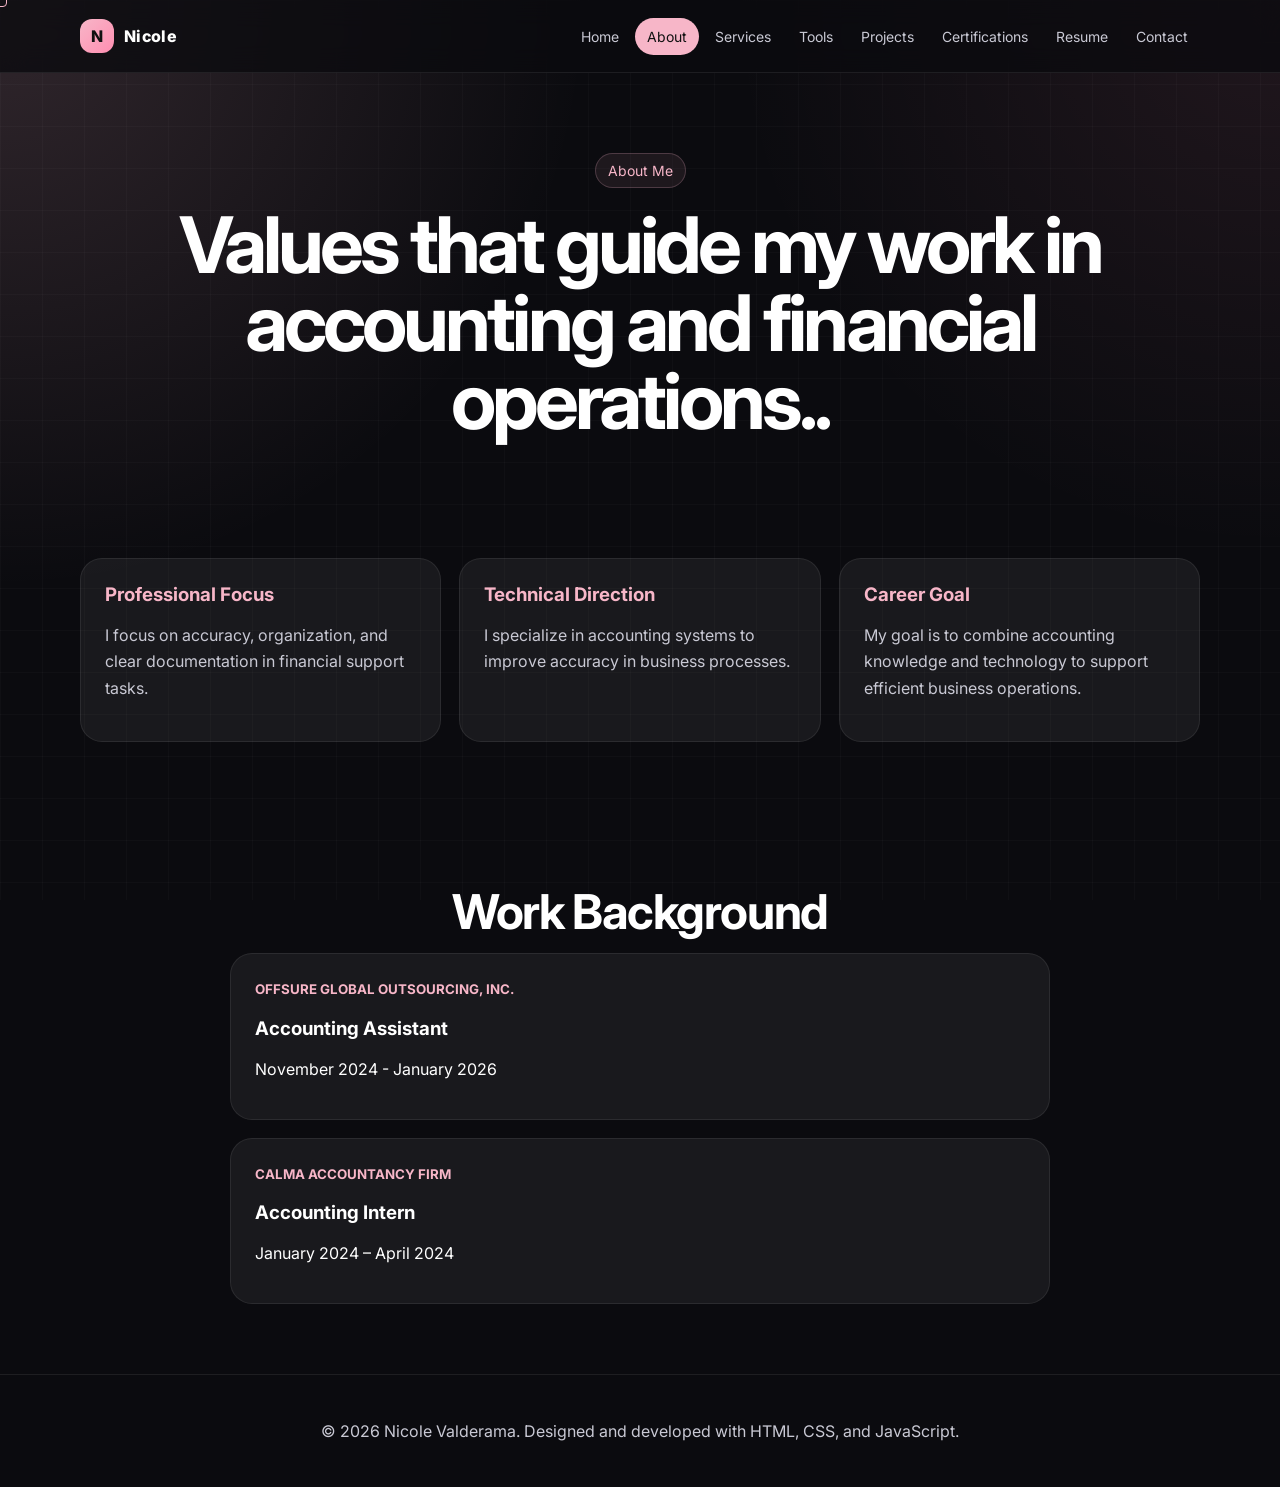
==== about.html @ aa20c3c4 "Add files via upload" ====
<!DOCTYPE html>
<html lang="en">
<head>
  <meta charset="UTF-8">
  <meta name="viewport" content="width=device-width, initial-scale=1.0">
  <meta name="description" content="Nicole Valderama portfolio: accounting support, business tools, certifications, and beginner web development projects.">
  <meta name="author" content="Nicole Valderama">
  <title>About | Nicole Portfolio</title>
  <link rel="stylesheet" href="style.css">
  <link rel="preconnect" href="https://fonts.googleapis.com">
  <link rel="preconnect" href="https://fonts.gstatic.com" crossorigin>
  <link href="https://fonts.googleapis.com/css2?family=Inter:wght@300;400;600;700;800&display=swap" rel="stylesheet">
</head>
<body>
<nav class="navbar">
  <div class="nav-inner">
    <a href="index.html" class="logo"><span class="logo-mark">N</span><span>Nicole</span></a>
    <button class="menu-btn" aria-label="Open menu">Menu</button>
    <div class="nav-links">
      <a href="index.html">Home</a>
      <a href="about.html">About</a>
      <a href="services.html">Services</a>
      <a href="tools.html">Tools</a>
      <a href="projects.html">Projects</a>
      <a href="certifications.html">Certifications</a>
      <a href="resume.html">Resume</a>
      <a href="contact.html">Contact</a>
    </div>
  </div>
</nav>
<header class="page-hero reveal">
  <div class="container">
    <span class="eyebrow">About Me</span>
    <h1>Values that guide my work in accounting and financial operations..</h1>
    </p>
  </div>
</header>

<section class="page-section reveal">
  <div class="container">
    <div class="card-grid">
      <article class="card">
        <h3>Professional Focus</h3>
        <p>I focus on accuracy, organization, and clear documentation in financial support tasks.</p>
      </article>
      <article class="card">
        <h3>Technical Direction</h3>
        <p>I specialize in accounting systems to improve accuracy in business processes.</p>
      </article>
      <article class="card">
        <h3>Career Goal</h3>
        <p>My goal is to combine accounting knowledge and technology to support efficient business operations.</p>
      </article>
    </div>
  </div>
</section>

<section class="page-section reveal">
  <div class="container">
    <h2 class="section-title">Work Background</h2>
    <div class="timeline">
      <div class="timeline-item">
        <small>OFFSURE GLOBAL OUTSOURCING, INC.</small>
        <h3>Accounting Assistant</h3>
        <p>November 2024 - January 2026</p>
      </div>
      <div class="timeline-item">
        <small>CALMA ACCOUNTANCY FIRM</small>
        <h3>Accounting Intern</h3>
        <p>January 2024 – April 2024</p>
      </div>
    </div>
  </div>
</section>
<footer>
  <p>© 2026 Nicole Valderama. Designed and developed with HTML, CSS, and JavaScript.</p>
</footer>
<script src="script.js"></script>
</body>
</html>
---- style.css ----
:root {
  --bg: #0b0b0f;
  --bg-soft: #111119;
  --card: rgba(255, 255, 255, 0.06);
  --card-hover: rgba(255, 255, 255, 0.1);
  --text: #ffffff;
  --muted: #c9c9d4;
  --accent: #f7b6c8;
  --accent-strong: #ff8eb1;
  --border: rgba(247, 182, 200, 0.22);
}

* {
  box-sizing: border-box;
}

html {
  scroll-behavior: smooth;
}

body {
  margin: 0;
  font-family: Inter, system-ui, -apple-system, BlinkMacSystemFont, "Segoe UI", sans-serif;
  background:
    radial-gradient(circle at top left, rgba(247, 182, 200, 0.16), transparent 30%),
    radial-gradient(circle at top right, rgba(255, 142, 177, 0.09), transparent 28%),
    var(--bg);
  color: var(--text);
  overflow-x: hidden;
}

body::before {
  content: "";
  position: fixed;
  inset: 0;
  background-image: linear-gradient(rgba(255,255,255,0.025) 1px, transparent 1px), linear-gradient(90deg, rgba(255,255,255,0.025) 1px, transparent 1px);
  background-size: 42px 42px;
  pointer-events: none;
  z-index: -1;
}

a {
  color: inherit;
}

img {
  max-width: 100%;
}

.container {
  width: min(1120px, calc(100% - 40px));
  margin: 0 auto;
}

.navbar {
  position: sticky;
  top: 0;
  z-index: 1000;
  backdrop-filter: blur(14px);
  background: rgba(11, 11, 15, 0.78);
  border-bottom: 1px solid rgba(255,255,255,0.08);
}

.nav-inner {
  width: min(1120px, calc(100% - 40px));
  margin: 0 auto;
  min-height: 72px;
  display: flex;
  align-items: center;
  justify-content: space-between;
  gap: 20px;
}

.logo {
  display: flex;
  align-items: center;
  gap: 10px;
  text-decoration: none;
  font-weight: 800;
  letter-spacing: 0.02em;
}

.logo-mark {
  width: 34px;
  height: 34px;
  display: grid;
  place-items: center;
  border-radius: 12px;
  background: linear-gradient(135deg, var(--accent), var(--accent-strong));
  color: #111;
}

.nav-links {
  display: flex;
  align-items: center;
  gap: 4px;
}

.nav-links a {
  padding: 10px 12px;
  border-radius: 999px;
  text-decoration: none;
  color: var(--muted);
  font-size: 14px;
  transition: 0.2s ease;
}

.nav-links a:hover,
.nav-links a.active {
  color: #111;
  background: var(--accent);
}

.menu-btn {
  display: none;
  background: transparent;
  border: 1px solid var(--border);
  color: var(--text);
  border-radius: 12px;
  padding: 9px 12px;
  cursor: pointer;
}

.hero {
  min-height: calc(100vh - 72px);
  display: grid;
  align-items: center;
  padding: 70px 0;
}

.hero-grid {
  display: grid;
  grid-template-columns: 1.15fr 0.85fr;
  align-items: center;
  gap: 48px;
}

.eyebrow {
  display: inline-flex;
  align-items: center;
  gap: 8px;
  margin-bottom: 18px;
  color: var(--accent);
  background: rgba(247, 182, 200, 0.08);
  border: 1px solid var(--border);
  padding: 8px 12px;
  border-radius: 999px;
  font-size: 14px;
}

.hero h1,
.page-hero h1 {
  margin: 0 0 16px;
  font-size: clamp(42px, 7vw, 78px);
  line-height: 1;
  letter-spacing: -0.05em;
}

.gradient-text {
  color: var(--accent);
}

.hero p,
.page-hero p,
.section-intro {
  color: var(--muted);
  font-size: 18px;
  line-height: 1.7;
}

.hero-actions,
.page-actions {
  display: flex;
  flex-wrap: wrap;
  gap: 12px;
  margin-top: 30px;
}

.btn,
.btn-outline {
  display: inline-flex;
  align-items: center;
  justify-content: center;
  min-height: 44px;
  padding: 0 18px;
  border-radius: 999px;
  text-decoration: none;
  font-weight: 700;
  border: 1px solid transparent;
  cursor: pointer;
  transition: 0.2s ease;
}

.btn {
  background: var(--accent);
  color: #111;
}

.btn-outline {
  background: rgba(255,255,255,0.03);
  color: var(--accent);
  border-color: var(--border);
}

.btn:hover,
.btn-outline:hover {
  transform: translateY(-2px);
  box-shadow: 0 16px 36px rgba(247, 182, 200, 0.18);
}

.profile-card {
  background: linear-gradient(180deg, rgba(255,255,255,0.08), rgba(255,255,255,0.03));
  border: 1px solid rgba(255,255,255,0.1);
  border-radius: 32px;
  padding: 24px;
  box-shadow: 0 24px 80px rgba(0,0,0,0.35);
}

.profile-photo {
  width: 100%;
  aspect-ratio: 1;
  object-fit: cover;
  border-radius: 28px;
  border: 3px solid var(--accent);
}

.profile-card h2 {
  margin-bottom: 8px;
}

.profile-card p {
  color: var(--muted);
  line-height: 1.6;
}

.stats {
  display: grid;
  grid-template-columns: repeat(3, 1fr);
  gap: 12px;
  margin-top: 20px;
}

.stat {
  background: rgba(255,255,255,0.05);
  border: 1px solid rgba(255,255,255,0.08);
  border-radius: 18px;
  padding: 14px;
  text-align: center;
}

.stat strong {
  display: block;
  color: var(--accent);
  font-size: 22px;
}

.stat span {
  color: var(--muted);
  font-size: 12px;
}

.page-hero {
  padding: 80px 0 30px;
  text-align: center;
}

section,
.page-section {
  padding: 70px 0;
}

.section-title {
  margin: 0 0 12px;
  font-size: clamp(30px, 4vw, 48px);
  letter-spacing: -0.03em;
  text-align: center;
}

.section-intro {
  max-width: 760px;
  margin: 0 auto 34px;
  text-align: center;
}

.grid,
.card-grid {
  display: grid;
  grid-template-columns: repeat(3, 1fr);
  gap: 18px;
}

.card {
  background: var(--card);
  border: 1px solid rgba(255,255,255,0.08);
  border-radius: 22px;
  padding: 24px;
  transition: 0.2s ease;
}

.card:hover {
  transform: translateY(-6px);
  background: var(--card-hover);
  border-color: var(--border);
}

.card h3 {
  margin: 0 0 10px;
  color: var(--accent);
}

.card p,
.card li {
  color: var(--muted);
  line-height: 1.65;
}

.card ul {
  padding-left: 18px;
  margin-bottom: 0;
}

.icon {
  width: 48px;
  height: 48px;
  display: grid;
  place-items: center;
  border-radius: 16px;
  background: rgba(247, 182, 200, 0.1);
  border: 1px solid var(--border);
  margin-bottom: 16px;
  font-size: 22px;
}

.tool-grid {
  display: grid;
  grid-template-columns: repeat(4, 1fr);
  gap: 18px;
}

.tool-card {
  text-align: center;
  background: var(--card);
  border: 1px solid rgba(255,255,255,0.08);
  border-radius: 22px;
  padding: 24px 16px;
}

.tool-card img {
  width: 54px;
  height: 54px;
  object-fit: contain;
  margin-bottom: 12px;
}

.timeline {
  max-width: 820px;
  margin: 0 auto;
  display: grid;
  gap: 18px;
}

.timeline-item {
  background: var(--card);
  border: 1px solid rgba(255,255,255,0.08);
  border-radius: 22px;
  padding: 24px;
}

.timeline-item small {
  color: var(--accent);
  font-weight: 700;
}

.resume-viewer {
  height: 760px;
  background: var(--bg-soft);
  border: 1px solid rgba(255,255,255,0.08);
  border-radius: 22px;
  overflow: hidden;
}

.resume-viewer iframe {
  width: 100%;
  height: 100%;
  border: 0;
}

.contact-panel {
  max-width: 760px;
  margin: 0 auto;
  background: linear-gradient(180deg, rgba(255,255,255,0.08), rgba(255,255,255,0.03));
  border: 1px solid rgba(255,255,255,0.1);
  border-radius: 28px;
  padding: 32px;
  text-align: center;
}

.contact-links {
  display: flex;
  flex-wrap: wrap;
  justify-content: center;
  gap: 12px;
  margin-top: 20px;
}

footer {
  padding: 30px 20px;
  color: var(--muted);
  text-align: center;
  border-top: 1px solid rgba(255,255,255,0.08);
}

.reveal {
  opacity: 0;
  transform: translateY(24px);
  transition: 0.7s ease;
}

.reveal.show {
  opacity: 1;
  transform: translateY(0);
}

.cursor {
  width: 14px;
  height: 14px;
  border: 1px solid var(--accent);
  position: fixed;
  border-radius: 4px;
  pointer-events: none;
  transform: translate(-50%, -50%);
  z-index: 99999;
}

@media (min-width: 900px) {
  body.has-custom-cursor,
  body.has-custom-cursor a,
  body.has-custom-cursor button {
    cursor: none;
  }
}

@media (max-width: 900px) {
  .menu-btn {
    display: inline-flex;
  }

  .nav-inner {
    position: relative;
  }

  .nav-links {
    display: none;
    position: absolute;
    top: 72px;
    left: 0;
    right: 0;
    flex-direction: column;
    align-items: stretch;
    gap: 8px;
    padding: 16px;
    background: rgba(11, 11, 15, 0.96);
    border: 1px solid rgba(255,255,255,0.08);
    border-radius: 0 0 18px 18px;
  }

  .nav-links.open {
    display: flex;
  }

  .nav-links a {
    text-align: center;
  }

  .hero-grid,
  .grid,
  .card-grid,
  .tool-grid {
    grid-template-columns: 1fr;
  }

  .hero {
    min-height: auto;
  }
}

@media (max-width: 560px) {
  .container,
  .nav-inner {
    width: min(100% - 28px, 1120px);
  }

  .hero,
  .page-hero,
  section,
  .page-section {
    padding: 46px 0;
  }

  .stats {
    grid-template-columns: 1fr;
  }

  .hero-actions,
  .page-actions,
  .contact-links {
    flex-direction: column;
  }

  .btn,
  .btn-outline {
    width: 100%;
  }

  .resume-viewer {
    height: 560px;
  }
}

/* =========================
   CONTACT PAGE ONLY
========================= */

.ig-contact-page {
  min-height: calc(100vh - 72px);
}

.ig-contact-hero {
  position: relative;
  overflow: hidden;
  padding: 86px 0 78px;
}

.ig-contact-hero::before,
.ig-contact-hero::after {
  content: "";
  position: absolute;
  border-radius: 999px;
  pointer-events: none;
  filter: blur(8px);
}

.ig-contact-hero::before {
  width: 360px;
  height: 360px;
  right: 8%;
  top: 70px;
  background: radial-gradient(circle, rgba(255, 142, 177, 0.18), transparent 68%);
}

.ig-contact-hero::after {
  width: 280px;
  height: 280px;
  left: 6%;
  bottom: 40px;
  background: radial-gradient(circle, rgba(247, 182, 200, 0.13), transparent 68%);
}

.ig-contact-grid {
  position: relative;
  z-index: 1;
  display: grid;
  grid-template-columns: minmax(280px, 0.9fr) minmax(320px, 1.25fr);
  align-items: start;
  gap: clamp(30px, 6vw, 78px);
}

.ig-contact-copy {
  max-width: 520px;
  padding-top: 24px;
}

.ig-contact-copy h1 {
  margin: 0 0 18px;
  font-size: clamp(42px, 6vw, 70px);
  line-height: 1.02;
  letter-spacing: -0.055em;
}

.ig-contact-copy p {
  max-width: 440px;
  margin: 0 0 28px;
  color: var(--muted);
  line-height: 1.7;
}

.ig-contact-info-card {
  display: flex;
  align-items: center;
  gap: 13px;
  max-width: 440px;
  margin-top: 14px;
  padding: 16px 18px;
  border: 1px solid rgba(255,255,255,0.09);
  border-radius: 20px;
  background:
    linear-gradient(135deg, rgba(255,255,255,0.075), rgba(255,255,255,0.025)),
    rgba(255,255,255,0.03);
  box-shadow: 0 20px 60px rgba(0,0,0,0.18);
  backdrop-filter: blur(16px);
  transition: transform 0.25s ease, border-color 0.25s ease, background 0.25s ease;
}

.ig-contact-info-card:hover {
  transform: translateY(-4px);
  border-color: rgba(247, 182, 200, 0.28);
  background:
    linear-gradient(135deg, rgba(247, 182, 200, 0.12), rgba(255,255,255,0.035)),
    rgba(255,255,255,0.04);
}

.ig-contact-info-icon {
  width: 34px;
  height: 34px;
  display: grid;
  place-items: center;
  flex: 0 0 auto;
  border-radius: 12px;
  background: rgba(247, 182, 200, 0.12);
  box-shadow: inset 0 0 0 1px rgba(247, 182, 200, 0.16);
}

.ig-contact-info-card strong,
.ig-contact-info-card small {
  display: block;
}

.ig-contact-info-card small {
  margin-top: 4px;
  color: var(--muted);
  font-size: 13px;
}

.ig-contact-stack {
  display: grid;
  gap: 18px;
}

.ig-contact-profile-card,
.ig-contact-feed-card,
.ig-contact-book-card,
.ig-contact-form {
  border: 1px solid rgba(255,255,255,0.1);
  background:
    linear-gradient(180deg, rgba(255,255,255,0.085), rgba(255,255,255,0.035)),
    rgba(17, 17, 25, 0.72);
  border-radius: 30px;
  box-shadow:
    0 30px 90px rgba(0,0,0,0.3),
    0 0 50px rgba(247, 182, 200, 0.055);
  backdrop-filter: blur(18px);
}

.ig-contact-profile-card {
  position: relative;
  overflow: hidden;
  padding: 26px;
}

.ig-contact-profile-card::before {
  content: "";
  position: absolute;
  inset: 0;
  background:
    radial-gradient(circle at top right, rgba(255, 142, 177, 0.18), transparent 36%),
    radial-gradient(circle at bottom left, rgba(247, 182, 200, 0.09), transparent 38%);
  pointer-events: none;
}

.ig-contact-profile-top,
.ig-contact-bio,
.ig-profile-stats,
.ig-contact-action-row,
.ig-profile-mini-links {
  position: relative;
  z-index: 1;
}

.ig-contact-profile-top {
  display: flex;
  align-items: center;
  gap: 18px;
  margin-bottom: 18px;
}

.ig-story-ring {
  position: relative;
  width: 96px;
  height: 96px;
  flex: 0 0 auto;
  display: grid;
  place-items: center;
  border-radius: 30px;
}

.ig-story-ring::before {
  content: "";
  position: absolute;
  inset: 0;
  border-radius: 31px;
  background: conic-gradient(
    from 0deg,
    #feda75,
    #fa7e1e,
    #d62976,
    #962fbf,
    #4f5bd5,
    #feda75
  );
  animation: igStorySpin 5s linear infinite;
  box-shadow: 0 0 32px rgba(255, 142, 177, 0.3);
}

.ig-story-ring::after {
  content: "";
  position: absolute;
  inset: 5px;
  border-radius: 26px;
  background: rgba(17, 17, 25, 0.95);
}

.ig-contact-avatar {
  position: relative;
  z-index: 1;
  width: 86px;
  height: 86px;
  padding: 4px;
  border-radius: 26px;
  background: rgba(11, 11, 15, 0.95);
}

.ig-contact-avatar img {
  width: 100%;
  height: 100%;
  display: block;
  object-fit: cover;
  border-radius: 22px;
}

.ig-contact-identity {
  min-width: 0;
}

.ig-contact-handle {
  margin: 0 0 5px;
  color: var(--accent);
  font-size: 13px;
  font-weight: 800;
  letter-spacing: 0.03em;
}

.ig-contact-identity h2,
.ig-feed-header h2,
.ig-contact-book-card h2,
.ig-form-header h2 {
  margin: 0;
  font-size: 22px;
  letter-spacing: -0.025em;
}

.ig-contact-identity > p:last-child,
.ig-feed-header p,
.ig-contact-book-card p,
.ig-form-header p {
  margin: 6px 0 0;
  color: var(--muted);
  line-height: 1.55;
}

.ig-contact-bio {
  margin: 0 0 20px;
  color: var(--muted);
  line-height: 1.7;
}

.ig-profile-stats {
  display: grid;
  grid-template-columns: repeat(3, 1fr);
  gap: 11px;
  margin-bottom: 18px;
}

.ig-profile-stats div {
  padding: 13px 10px;
  text-align: center;
  border-radius: 18px;
  background: rgba(255,255,255,0.055);
  border: 1px solid rgba(255,255,255,0.08);
}

.ig-profile-stats strong {
  display: block;
  color: var(--accent);
  font-size: 20px;
}

.ig-profile-stats span {
  display: block;
  margin-top: 3px;
  color: var(--muted);
  font-size: 12px;
}

.ig-contact-action-row {
  display: grid;
  grid-template-columns: 1fr 1fr 1fr;
  gap: 10px;
}

.ig-action-btn,
.ig-contact-pills a,
.ig-contact-form button,
.ig-copy-email-btn {
  min-height: 42px;
  display: inline-flex;
  align-items: center;
  justify-content: center;
  gap: 7px;
  border: 0;
  border-radius: 14px;
  background: rgba(255,255,255,0.09);
  color: var(--text);
  font: inherit;
  font-size: 14px;
  font-weight: 800;
  text-decoration: none;
  cursor: pointer;
  transition:
    transform 0.22s ease,
    background 0.22s ease,
    color 0.22s ease,
    box-shadow 0.22s ease;
}

.ig-action-btn:hover,
.ig-contact-pills a:hover,
.ig-contact-form button:hover,
.ig-copy-email-btn:hover {
  transform: translateY(-2px);
  background: rgba(247, 182, 200, 0.2);
  box-shadow: 0 12px 30px rgba(247, 182, 200, 0.12);
}

.ig-follow-btn {
  background: linear-gradient(135deg, var(--accent), var(--accent-strong));
  color: #111;
}

.ig-follow-btn.is-following {
  background: rgba(255,255,255,0.11);
  color: var(--text);
}

.ig-like-btn.is-liked {
  color: #ff8eb1;
  background: rgba(255, 142, 177, 0.16);
}

.ig-like-btn.is-liked .ig-like-icon {
  animation: igHeartPop 0.28s ease;
}

.ig-profile-mini-links {
  margin-top: 14px;
  text-align: center;
}

.ig-profile-mini-links a {
  color: var(--accent);
  font-size: 13px;
  font-weight: 800;
  text-decoration: none;
}

.ig-profile-mini-links a:hover {
  text-decoration: underline;
}

.ig-contact-feed-card,
.ig-contact-book-card,
.ig-contact-form {
  padding: 22px;
}

.ig-feed-header {
  display: flex;
  align-items: center;
  gap: 13px;
  margin-bottom: 16px;
}

.ig-feed-dot {
  width: 38px;
  height: 38px;
  flex: 0 0 auto;
  border-radius: 15px;
  background: linear-gradient(135deg, #feda75, #d62976, #962fbf);
  box-shadow: 0 0 24px rgba(255, 142, 177, 0.22);
}

.ig-contact-socials {
  display: grid;
  gap: 11px;
}

.ig-contact-social-link {
  display: grid;
  grid-template-columns: 38px 1fr auto;
  align-items: center;
  gap: 12px;
  min-height: 62px;
  padding: 13px 15px;
  border: 1px solid rgba(255,255,255,0.08);
  border-radius: 18px;
  background:
    linear-gradient(135deg, rgba(255,255,255,0.07), rgba(255,255,255,0.025)),
    rgba(255,255,255,0.035);
  color: var(--text);
  text-decoration: none;
  transition:
    transform 0.24s ease,
    border-color 0.24s ease,
    background 0.24s ease,
    box-shadow 0.24s ease;
}

.ig-contact-social-link:hover {
  transform: translateY(-3px) scale(1.01);
  border-color: rgba(247, 182, 200, 0.28);
  background:
    linear-gradient(135deg, rgba(247, 182, 200, 0.14), rgba(255,255,255,0.04)),
    rgba(255,255,255,0.045);
  box-shadow: 0 18px 42px rgba(0,0,0,0.18);
}

.ig-contact-social-icon {
  width: 36px;
  height: 36px;
  display: grid;
  place-items: center;
  border-radius: 14px;
  background: linear-gradient(135deg, var(--accent), var(--accent-strong));
  color: #111;
  font-size: 13px;
  font-weight: 900;
}

.ig-contact-social-text {
  min-width: 0;
}

.ig-contact-social-text strong,
.ig-contact-social-text small {
  display: block;
}

.ig-contact-social-text strong {
  font-size: 15px;
}

.ig-contact-social-text small {
  margin-top: 3px;
  color: var(--muted);
  font-size: 13px;
  overflow-wrap: anywhere;
}

.ig-contact-social-arrow {
  color: var(--accent);
  font-weight: 900;
  transition: transform 0.24s ease;
}

.ig-contact-social-link:hover .ig-contact-social-arrow {
  transform: translate(2px, -2px);
}

.ig-book-header {
  display: flex;
  align-items: flex-start;
  justify-content: space-between;
  gap: 14px;
}

.ig-contact-pills {
  display: flex;
  flex-wrap: wrap;
  gap: 10px;
  margin-top: 18px;
}

.ig-contact-pills a {
  min-height: 38px;
  padding: 0 16px;
}

.ig-copy-row {
  display: flex;
  align-items: center;
  gap: 12px;
  margin-top: 14px;
}

.ig-copy-email-btn {
  padding: 0 16px;
  background: linear-gradient(135deg, var(--accent), var(--accent-strong));
  color: #111;
}

.ig-copy-toast {
  color: var(--accent);
  font-size: 13px;
  font-weight: 800;
  opacity: 0;
  transform: translateY(5px);
  transition: opacity 0.2s ease, transform 0.2s ease;
}

.ig-copy-toast.is-visible {
  opacity: 1;
  transform: translateY(0);
}

.ig-contact-form {
  display: grid;
  gap: 12px;
}

.ig-form-header {
  margin-bottom: 2px;
}

.ig-contact-form label {
  display: grid;
  gap: 6px;
}

.ig-contact-form label span {
  color: var(--muted);
  font-size: 13px;
  font-weight: 700;
}

.ig-contact-form input,
.ig-contact-form textarea {
  width: 100%;
  border: 1px solid rgba(255,255,255,0.08);
  border-radius: 16px;
  background: rgba(0,0,0,0.22);
  color: var(--text);
  font: inherit;
  outline: none;
  padding: 14px 16px;
  transition:
    border-color 0.22s ease,
    background 0.22s ease,
    box-shadow 0.22s ease;
}

.ig-contact-form textarea {
  resize: vertical;
}

.ig-contact-form input:focus,
.ig-contact-form textarea:focus {
  border-color: rgba(247, 182, 200, 0.42);
  background: rgba(0,0,0,0.34);
  box-shadow: 0 0 0 4px rgba(247, 182, 200, 0.08);
}

.ig-contact-form button {
  width: 100%;
  margin-top: 4px;
  background: var(--accent);
  color: #111;
}

@keyframes igStorySpin {
  to {
    transform: rotate(360deg);
  }
}

@keyframes igHeartPop {
  50% {
    transform: scale(1.28);
  }
}

@media (max-width: 900px) {
  .ig-contact-grid {
    grid-template-columns: 1fr;
  }

  .ig-contact-copy {
    max-width: none;
    text-align: center;
  }

  .ig-contact-copy p,
  .ig-contact-info-card {
    margin-left: auto;
    margin-right: auto;
  }
}

@media (max-width: 560px) {
  .ig-contact-hero {
    padding: 48px 0;
  }

  .ig-contact-profile-card,
  .ig-contact-feed-card,
  .ig-contact-book-card,
  .ig-contact-form {
    border-radius: 24px;
    padding: 18px;
  }

  .ig-contact-profile-top {
    align-items: flex-start;
  }

  .ig-story-ring {
    width: 82px;
    height: 82px;
    border-radius: 26px;
  }

  .ig-story-ring::before {
    border-radius: 27px;
  }

  .ig-story-ring::after {
    border-radius: 22px;
  }

  .ig-contact-avatar {
    width: 72px;
    height: 72px;
    border-radius: 22px;
  }

  .ig-contact-avatar img {
    border-radius: 18px;
  }

  .ig-contact-action-row,
  .ig-profile-stats {
    grid-template-columns: 1fr;
  }

  .ig-contact-social-link {
    grid-template-columns: 36px 1fr;
  }

  .ig-contact-social-arrow {
    display: none;
  }

  .ig-copy-row {
    align-items: flex-start;
    flex-direction: column;
  }

  .ig-copy-email-btn {
    width: 100%;
  }
}

@media (prefers-reduced-motion: reduce) {
  .ig-story-ring::before {
    animation: none;
  }

  .ig-like-btn.is-liked .ig-like-icon {
    animation: none;
  }
}
/* =========================
   INSTAGRAM POSTS UPGRADE
========================= */
.ig-post-header {
  display: flex;
  align-items: center;
  gap: 12px;
}
.ig-story-ring.small {
  width: 48px;
  height: 48px;
  flex-shrink: 0;
}

.ig-contact-avatar.small {
  width: 44px;
  height: 44px;
  overflow: hidden;
  border-radius: 50%;
}

.ig-contact-avatar.small img {
  width: 100%;
  height: 100%;
  object-fit: cover;
}
.ig-post-actions {
  display: flex;
  gap: 14px;
  margin-top: 10px;
  font-size: 18px;
}

.ig-act {
  background: none;
  border: none;
  cursor: pointer;
  opacity: 0.85;
  transition: 0.2s ease;
}

.ig-act:hover {
  transform: scale(1.2);
  opacity: 1;
}
.ig-post-media-grid {
  display: grid;
  grid-template-columns: 1fr 1fr;
  gap: 10px;
  margin: 12px 0;
}

.ig-media-item {
  padding: 14px;
  border-radius: 14px;
  background: rgba(255,255,255,0.05);
  border: 1px solid rgba(255,255,255,0.08);
  transition: 0.2s ease;
}

.ig-media-item:hover {
  transform: scale(1.03);
  border-color: rgba(247,182,200,0.3);
}

.ig-media-item h3 {
  margin: 0;
  font-size: 14px;
  color: var(--accent);
}

.ig-media-item p {
  margin: 6px 0 0;
  font-size: 12px;
  color: var(--muted);
}
/* =========================
   INSTAGRAM CAROUSEL UPGRADE
========================= */

.ig-carousel {
  position: relative;
  overflow: hidden;
}

/* progress bar */
.ig-progress-bar {
  height: 3px;
  background: rgba(255,255,255,0.1);
  border-radius: 10px;
  overflow: hidden;
  margin-bottom: 12px;
}

.ig-progress {
  height: 100%;
  width: 0%;
  background: linear-gradient(90deg, #f7b6c8, #ff8eb1);
  transition: width 0.3s ease;
}

/* header fix */
.ig-post-header.clean {
  display: flex;
  align-items: center;
  gap: 12px;
}

.ig-contact-avatar.small {
  width: 42px;
  height: 42px;
}

.ig-contact-avatar.small img {
  width: 100%;
  height: 100%;
  border-radius: 50%;
}

/* carousel */
.ig-carousel-track {
  display: flex;
  gap: 12px;
  overflow-x: auto;
  scroll-snap-type: x mandatory;
  padding: 10px 0;
}

.ig-slide {
  min-width: 70%;
  scroll-snap-align: center;
  padding: 16px;
  border-radius: 16px;
  background: rgba(255,255,255,0.05);
  border: 1px solid rgba(255,255,255,0.08);
  text-decoration: none;
  color: white;
  transition: 0.2s;
}

.ig-slide:hover {
  transform: scale(1.03);
}

/* actions */
.ig-actions {
  display: flex;
  gap: 12px;
  margin-top: 10px;
}

.ig-icon {
  background: none;
  border: none;
  font-size: 20px;
  cursor: pointer;
  transition: 0.2s;
}

.ig-icon.active {
  color: #ff8eb1;
  transform: scale(1.2);
}

/* likes text */
.ig-likes-text {
  font-size: 13px;
  margin-top: 6px;
  color: var(--muted);
}
/* =========================
   CONTACT IG FIX PATCH (SAFE ADD-ON)
   (ADD THIS AT VERY BOTTOM ONLY)
========================= */

/* Fix avatar overlap & alignment */
.ig-post-header {
  display: flex;
  align-items: center;
  gap: 12px;
}

/* Clean avatar sizing */
.ig-contact-avatar.small {
  width: 42px;
  height: 42px;
  overflow: hidden;
  border-radius: 50%;
  flex-shrink: 0;
}

.ig-contact-avatar.small img {
  width: 100%;
  height: 100%;
  object-fit: cover;
}

/* Instagram action buttons polish */
.ig-actions {
  display: flex;
  gap: 14px;
  margin-top: 10px;
}

.ig-icon {
  background: none;
  border: none;
  font-size: 20px;
  cursor: pointer;
  transition: 0.2s ease;
}

.ig-icon.active {
  color: var(--accent-strong);
  transform: scale(1.2);
}

/* carousel slide fix (prevents weird layout issues) */
.ig-slide {
  display: block;
}

/* comment box clean UI */
.ig-comments {
  display: flex;
  gap: 8px;
  margin-top: 12px;
}

.ig-comments input {
  flex: 1;
  padding: 10px;
  border-radius: 12px;
  border: 1px solid rgba(255,255,255,0.12);
  background: rgba(0,0,0,0.25);
  color: var(--text);
}

.ig-comments button {
  padding: 10px 14px;
  border-radius: 12px;
  border: none;
  background: var(--accent);
  color: #111;
  cursor: pointer;
}
/* =========================
   CONTACT PAGE FAKE IG POST ONLY
========================= */

.ig-contact-page .ig-carousel-container {
  position: relative;
  overflow: hidden;
}

.ig-contact-page .ig-post-header.clean {
  display: flex;
  align-items: center;
  gap: 12px;
  margin-bottom: 16px;
}

.ig-contact-page .ig-post-header.clean strong,
.ig-contact-page .ig-post-header.clean small {
  display: block;
}

.ig-contact-page .ig-post-header.clean small {
  margin-top: 3px;
  color: var(--muted);
  font-size: 12px;
}

.ig-contact-page .ig-contact-avatar.small {
  width: 42px;
  height: 42px;
  padding: 3px;
  border-radius: 15px;
}

.ig-contact-page .ig-contact-avatar.small img {
  border-radius: 12px;
}

.ig-contact-page .ig-carousel-track {
  position: relative;
  min-height: 310px;
  overflow: hidden;
  border-radius: 24px;
  border: 1px solid rgba(255,255,255,0.08);
  background:
    radial-gradient(circle at top left, rgba(247, 182, 200, 0.16), transparent 40%),
    linear-gradient(145deg, rgba(255,255,255,0.08), rgba(255,255,255,0.025));
}

.ig-contact-page .ig-slide {
  display: none;
  min-height: 310px;
  padding: 22px;
}

.ig-contact-page .ig-slide.active {
  display: grid;
  animation: igCarouselFade 0.28s ease;
}

.ig-contact-page .ig-social-card {
  display: grid;
  place-items: center;
  align-content: center;
  gap: 16px;
  min-height: 266px;
  padding: 26px;
  text-align: center;
  color: var(--text);
  text-decoration: none;
  border-radius: 22px;
  border: 1px solid rgba(255,255,255,0.09);
  background:
    linear-gradient(180deg, rgba(255,255,255,0.11), rgba(255,255,255,0.04)),
    rgba(255,255,255,0.035);
  transition:
    transform 0.24s ease,
    border-color 0.24s ease,
    background 0.24s ease,
    box-shadow 0.24s ease;
}

.ig-contact-page .ig-social-card:hover {
  transform: translateY(-4px);
  border-color: rgba(247, 182, 200, 0.34);
  background:
    linear-gradient(180deg, rgba(247, 182, 200, 0.15), rgba(255,255,255,0.045)),
    rgba(255,255,255,0.04);
  box-shadow: 0 18px 44px rgba(0,0,0,0.2);
}

.ig-contact-page .ig-social-card-icon {
  width: 74px;
  height: 74px;
  object-fit: contain;
  display: block;
}

.ig-contact-page .ig-social-card-text strong,
.ig-contact-page .ig-social-card-text small {
  display: block;
}

.ig-contact-page .ig-social-card-text strong {
  font-size: 24px;
  letter-spacing: -0.03em;
}

.ig-contact-page .ig-social-card-text small {
  margin-top: 6px;
  color: var(--muted);
  font-size: 14px;
}

.ig-contact-page .ig-social-card-cta {
  min-height: 38px;
  display: inline-flex;
  align-items: center;
  justify-content: center;
  padding: 0 16px;
  border-radius: 999px;
  background: rgba(247, 182, 200, 0.16);
  color: var(--accent);
  font-size: 13px;
  font-weight: 800;
}

.ig-contact-page .ig-carousel-btn {
  position: absolute;
  top: 50%;
  z-index: 2;
  width: 38px;
  height: 38px;
  display: grid;
  place-items: center;
  border: 0;
  border-radius: 50%;
  background: rgba(17, 17, 25, 0.78);
  color: var(--text);
  font-size: 28px;
  line-height: 1;
  cursor: pointer;
  transform: translateY(-50%);
  transition: background 0.22s ease, transform 0.22s ease;
}

.ig-contact-page .ig-carousel-btn:hover {
  background: rgba(247, 182, 200, 0.28);
  transform: translateY(-50%) scale(1.05);
}

.ig-contact-page .ig-carousel-prev {
  left: 14px;
}

.ig-contact-page .ig-carousel-next {
  right: 14px;
}

.ig-contact-page .ig-carousel-indicators {
  display: flex;
  justify-content: center;
  gap: 7px;
  margin: 13px 0 12px;
}

.ig-contact-page .ig-carousel-indicators button {
  width: 7px;
  height: 7px;
  padding: 0;
  border: 0;
  border-radius: 999px;
  background: rgba(255,255,255,0.28);
  cursor: pointer;
  transition: width 0.22s ease, background 0.22s ease;
}

.ig-contact-page .ig-carousel-indicators button.active {
  width: 20px;
  background: var(--accent);
}

.ig-contact-page .ig-actions {
  display: flex;
  align-items: center;
  gap: 12px;
  padding: 4px 0 8px;
}

.ig-contact-page .ig-icon {
  border: 0;
  background: transparent;
  color: var(--text);
  font: inherit;
  font-size: 23px;
  line-height: 1;
  cursor: pointer;
  transition: color 0.2s ease, transform 0.2s ease;
}

.ig-contact-page .ig-icon:hover {
  color: var(--accent);
  transform: translateY(-1px);
}

.ig-contact-page .ig-icon.active {
  color: #ff8eb1;
  animation: igHeartPop 0.28s ease;
}

.ig-contact-page .ig-likes-text {
  margin-bottom: 10px;
  font-size: 13px;
  font-weight: 800;
}

.ig-contact-page .ig-comment-list {
  display: grid;
  gap: 8px;
  margin: 8px 0 12px;
}

.ig-contact-page .ig-comment {
  margin: 0;
  color: var(--text);
  font-size: 13px;
  line-height: 1.5;
  overflow-wrap: anywhere;
}

.ig-contact-page .ig-comment strong {
  color: var(--accent);
}

.ig-contact-page .ig-comments {
  display: flex;
  align-items: center;
  gap: 10px;
  padding-top: 13px;
  border-top: 1px solid rgba(255,255,255,0.08);
}

.ig-contact-page .ig-comments input {
  flex: 1;
  min-width: 0;
  border: 0;
  outline: 0;
  background: transparent;
  color: var(--text);
  font: inherit;
  font-size: 14px;
}

.ig-contact-page .ig-comments input::placeholder {
  color: var(--muted);
}

.ig-contact-page .ig-comments button {
  border: 0;
  background: transparent;
  color: var(--accent);
  font: inherit;
  font-size: 14px;
  font-weight: 800;
  cursor: pointer;
}

.ig-contact-page .ig-comments button:hover {
  text-decoration: underline;
}

@keyframes igCarouselFade {
  from {
    opacity: 0;
    transform: translateX(10px);
  }

  to {
    opacity: 1;
    transform: translateX(0);
  }
}

@media (max-width: 560px) {
  .ig-contact-page .ig-carousel-track,
  .ig-contact-page .ig-slide {
    min-height: 280px;
  }

  .ig-contact-page .ig-social-card {
    min-height: 236px;
    padding: 22px 18px;
  }

  .ig-contact-page .ig-social-card-icon {
    width: 62px;
    height: 62px;
  }
}
.btn {
  pointer-events: auto;
  position: relative;
  z-index: 2;
}
.form-status {
  margin-top: 12px;
  font-size: 13px;
  font-weight: 600;
  transition: 0.3s ease;
}
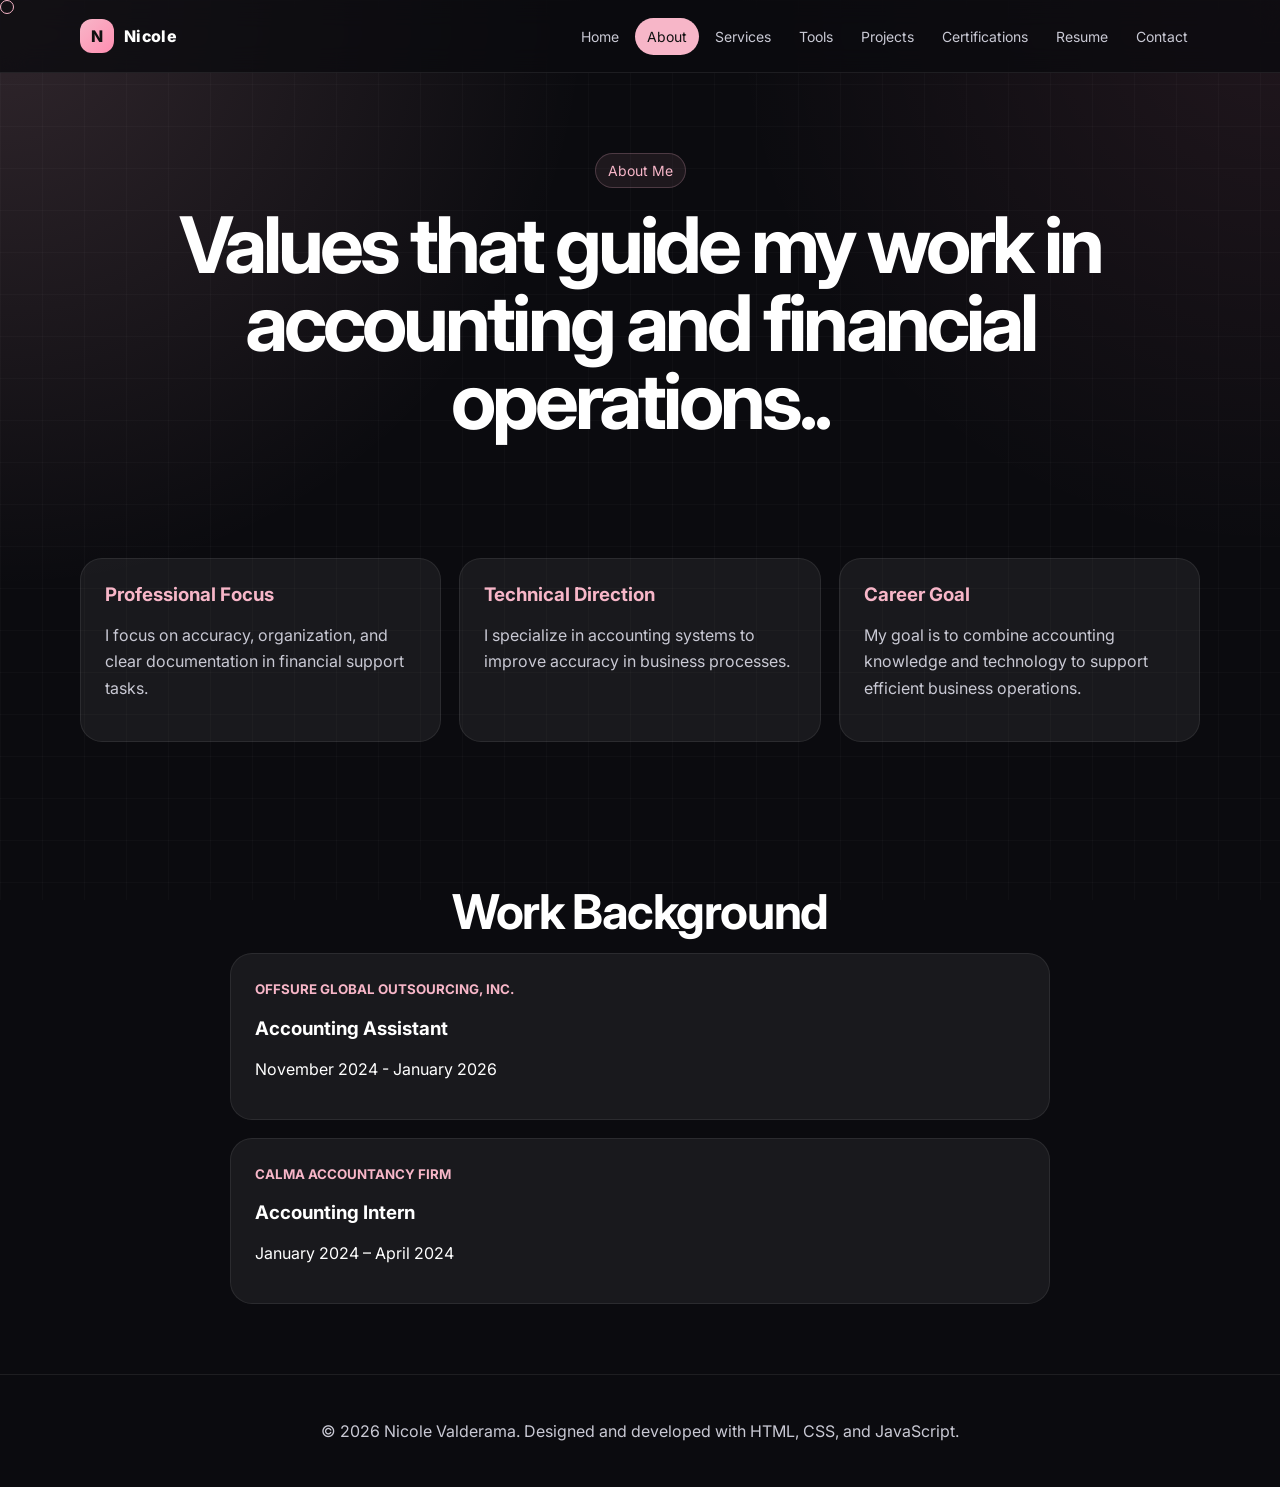
==== commit 721f1a8d: "Fix cursor / Add icon" ====
--- a/about.html
+++ b/about.html
@@ -6,6 +6,7 @@
   <meta name="description" content="Nicole Valderama portfolio: accounting support, business tools, certifications, and beginner web development projects.">
   <meta name="author" content="Nicole Valderama">
   <title>About | Nicole Portfolio</title>
+  <link rel="icon" type="image/svg+xml" href="data:image/svg+xml,%3Csvg xmlns='http://www.w3.org/2000/svg' viewBox='0 0 128 128'%3E%3Ccircle cx='64' cy='64' r='60' fill='%23ff8eb1'/%3E%3Ctext x='50%25' y='58%25' font-size='72' text-anchor='middle' fill='%23ffffff' font-family='Inter, sans-serif'%3EN%3C/text%3E%3C/svg%3E">
   <link rel="stylesheet" href="style.css">
   <link rel="preconnect" href="https://fonts.googleapis.com">
   <link rel="preconnect" href="https://fonts.gstatic.com" crossorigin>
--- a/style.css
+++ b/style.css
@@ -282,6 +282,12 @@
   text-align: center;
 }
 
+.centered-text {
+  max-width: 760px;
+  margin: 0 auto 34px;
+  text-align: center;
+}
+
 .grid,
 .card-grid {
   display: grid;
@@ -424,11 +430,14 @@
 .cursor {
   width: 14px;
   height: 14px;
+  position: fixed;
+  left: 0;
+  top: 0;
   border: 1px solid var(--accent);
-  position: fixed;
-  border-radius: 4px;
+  border-radius: 50%;
   pointer-events: none;
-  transform: translate(-50%, -50%);
+  transform: translate3d(-50%, -50%, 0);
+  will-change: transform;
   z-index: 99999;
 }
 
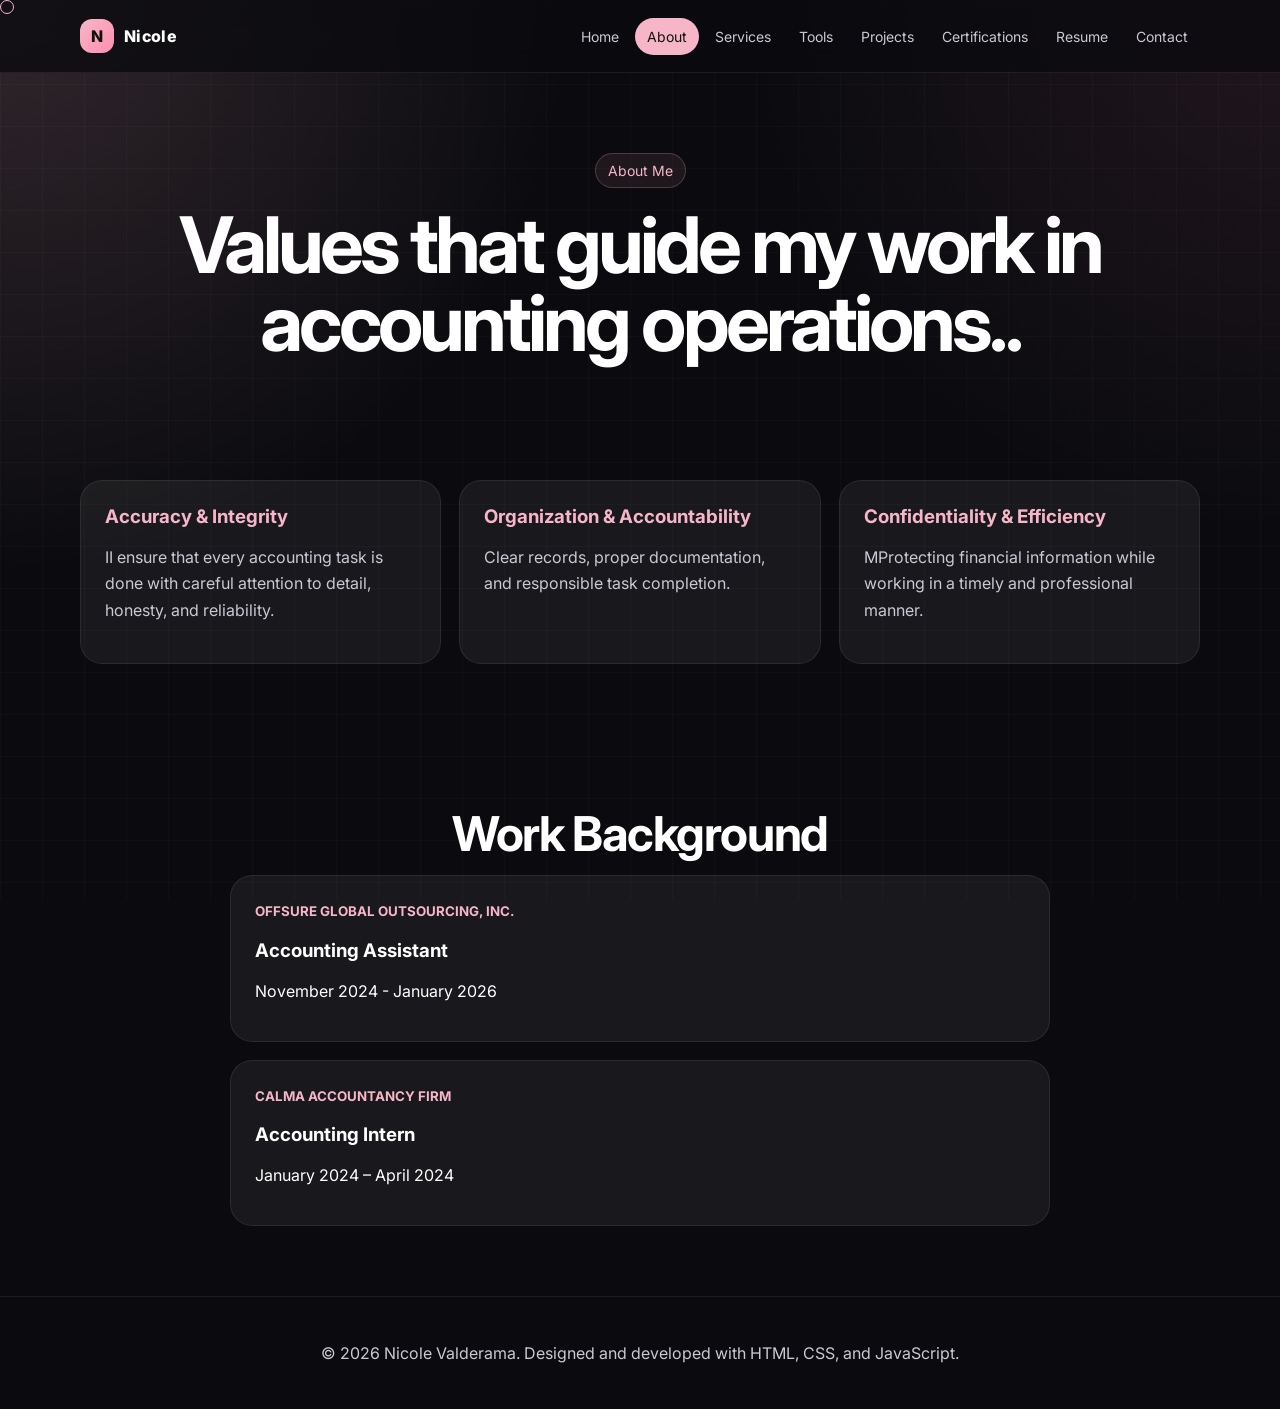
==== commit 884c0c94: "Add files via upload" ====
--- a/about.html
+++ b/about.html
@@ -6,7 +6,7 @@
   <meta name="description" content="Nicole Valderama portfolio: accounting support, business tools, certifications, and beginner web development projects.">
   <meta name="author" content="Nicole Valderama">
   <title>About | Nicole Portfolio</title>
-  <link rel="icon" type="image/svg+xml" href="data:image/svg+xml,%3Csvg xmlns='http://www.w3.org/2000/svg' viewBox='0 0 128 128'%3E%3Ccircle cx='64' cy='64' r='60' fill='%23ff8eb1'/%3E%3Ctext x='50%25' y='58%25' font-size='72' text-anchor='middle' fill='%23ffffff' font-family='Inter, sans-serif'%3EN%3C/text%3E%3C/svg%3E">
+  <link rel="icon" type="image/svg+xml" href="images/nikkoi.svg">
   <link rel="stylesheet" href="style.css">
   <link rel="preconnect" href="https://fonts.googleapis.com">
   <link rel="preconnect" href="https://fonts.gstatic.com" crossorigin>
@@ -32,7 +32,7 @@
 <header class="page-hero reveal">
   <div class="container">
     <span class="eyebrow">About Me</span>
-    <h1>Values that guide my work in accounting and financial operations..</h1>
+    <h1>Values that guide my work in accounting operations..</h1>
     </p>
   </div>
 </header>
@@ -41,16 +41,16 @@
   <div class="container">
     <div class="card-grid">
       <article class="card">
-        <h3>Professional Focus</h3>
-        <p>I focus on accuracy, organization, and clear documentation in financial support tasks.</p>
+        <h3>Accuracy & Integrity</h3>
+        <p>II ensure that every accounting task is done with careful attention to detail, honesty, and reliability.</p>
       </article>
       <article class="card">
-        <h3>Technical Direction</h3>
-        <p>I specialize in accounting systems to improve accuracy in business processes.</p>
+        <h3>Organization & Accountability</h3>
+        <p>Clear records, proper documentation, and responsible task completion.</p>
       </article>
       <article class="card">
-        <h3>Career Goal</h3>
-        <p>My goal is to combine accounting knowledge and technology to support efficient business operations.</p>
+        <h3>Confidentiality & Efficiency</h3>
+        <p>MProtecting financial information while working in a timely and professional manner.</p>
       </article>
     </div>
   </div>
--- a/style.css
+++ b/style.css
@@ -335,6 +335,20 @@
   border: 1px solid var(--border);
   margin-bottom: 16px;
   font-size: 22px;
+}
+
+.project-link {
+  display: inline-flex;
+  align-items: center;
+  gap: 8px;
+  margin-top: 18px;
+  color: var(--accent);
+  text-decoration: none;
+  font-weight: 600;
+}
+
+.project-link:hover {
+  text-decoration: underline;
 }
 
 .tool-grid {
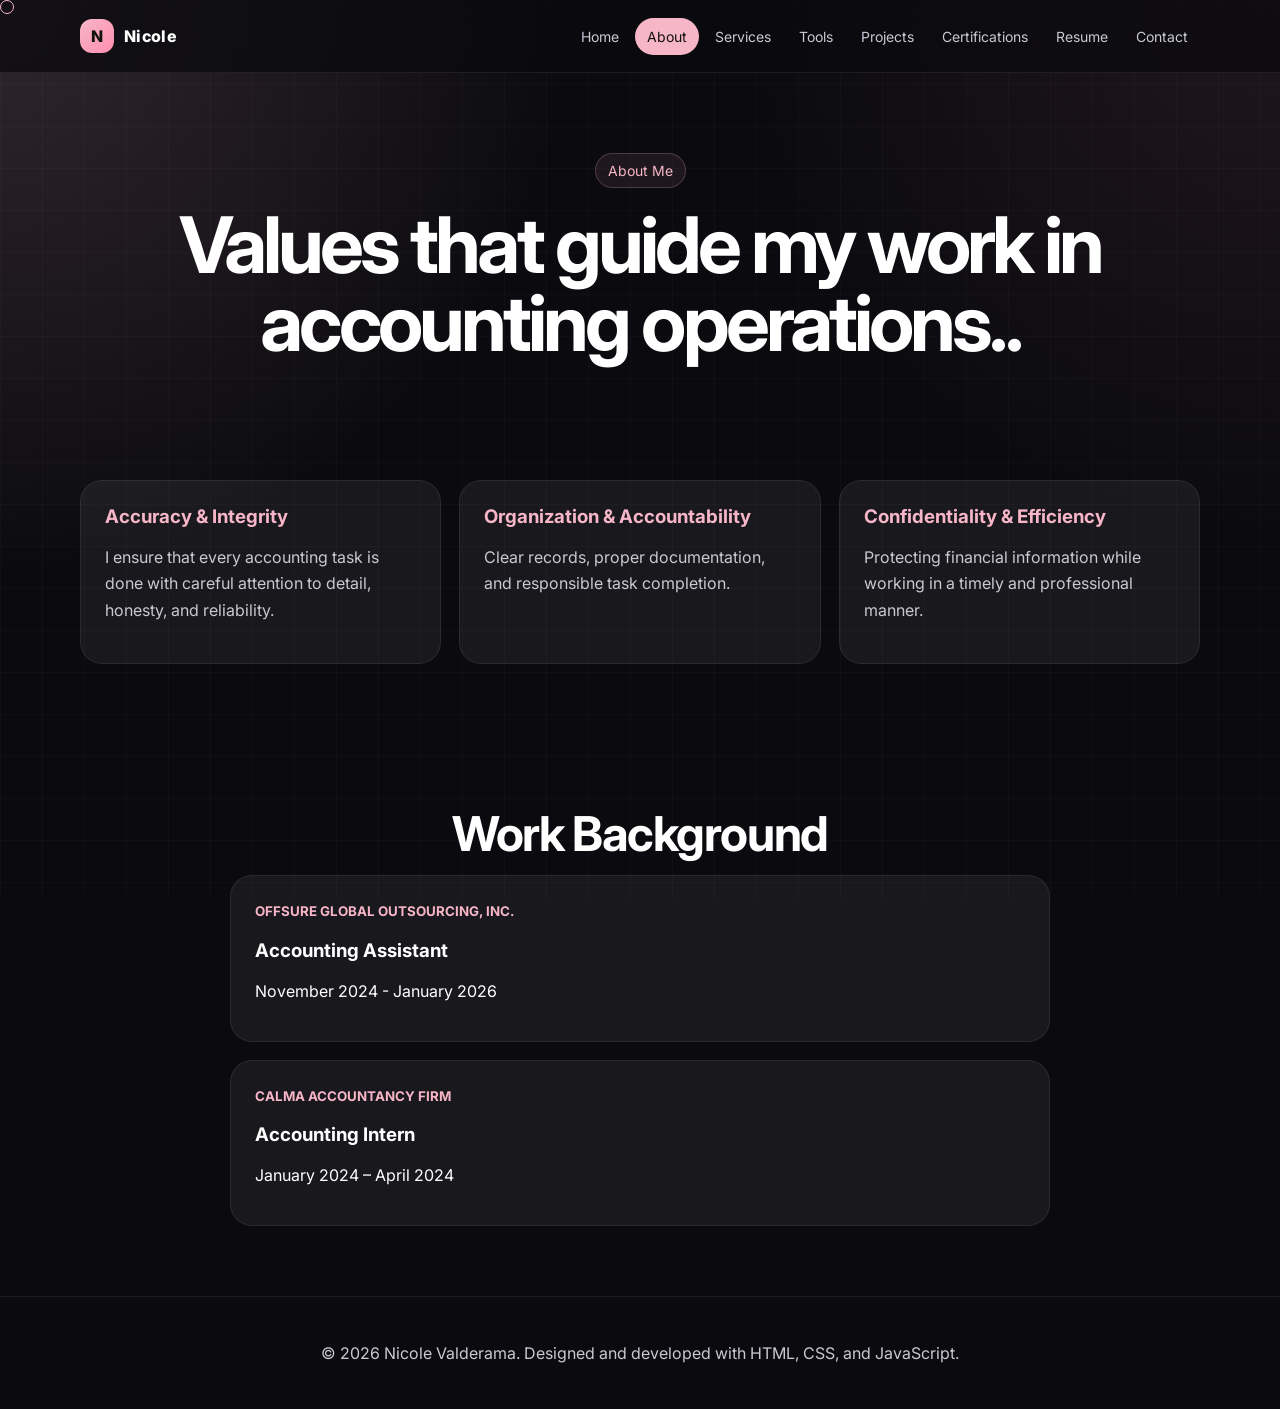
==== commit 40d223c4: "Fix typos in about.html" ====
--- a/about.html
+++ b/about.html
@@ -42,7 +42,7 @@
     <div class="card-grid">
       <article class="card">
         <h3>Accuracy & Integrity</h3>
-        <p>II ensure that every accounting task is done with careful attention to detail, honesty, and reliability.</p>
+        <p>I ensure that every accounting task is done with careful attention to detail, honesty, and reliability.</p>
       </article>
       <article class="card">
         <h3>Organization & Accountability</h3>
@@ -50,7 +50,7 @@
       </article>
       <article class="card">
         <h3>Confidentiality & Efficiency</h3>
-        <p>MProtecting financial information while working in a timely and professional manner.</p>
+        <p>Protecting financial information while working in a timely and professional manner.</p>
       </article>
     </div>
   </div>
